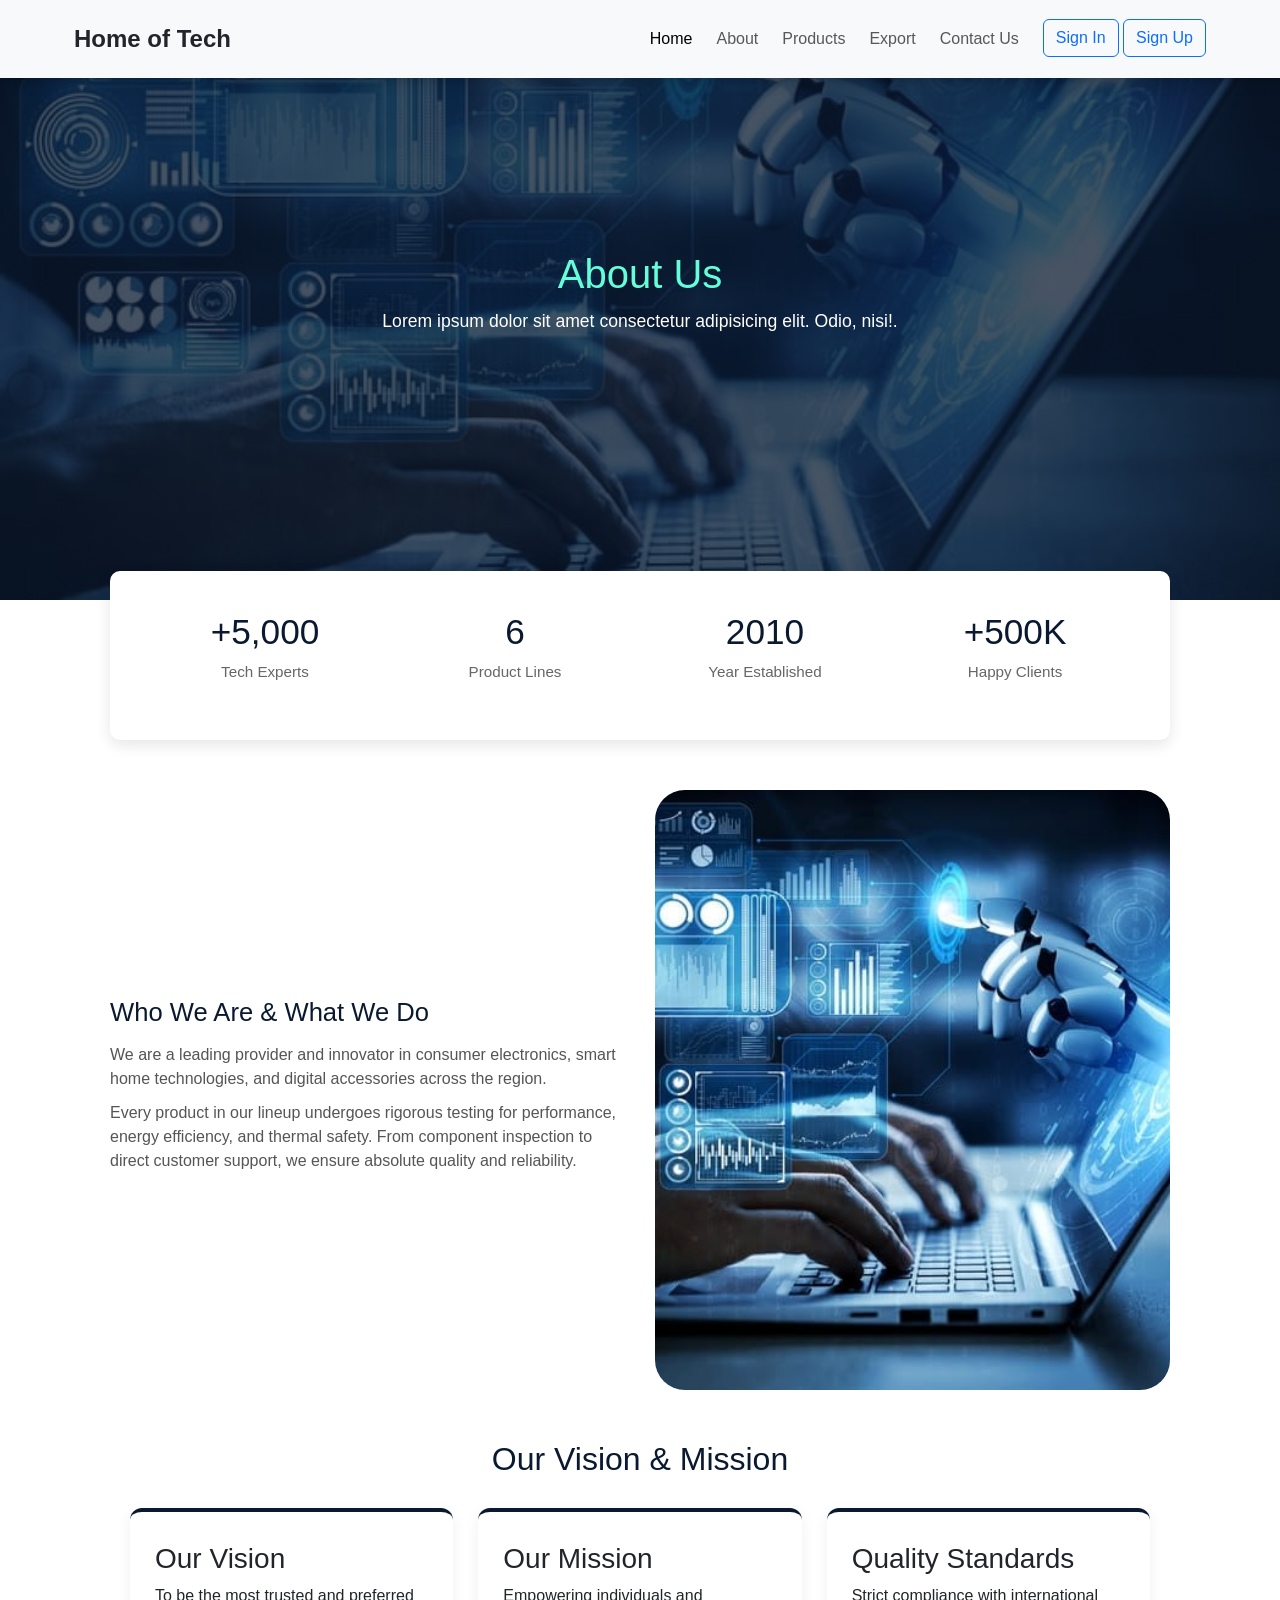
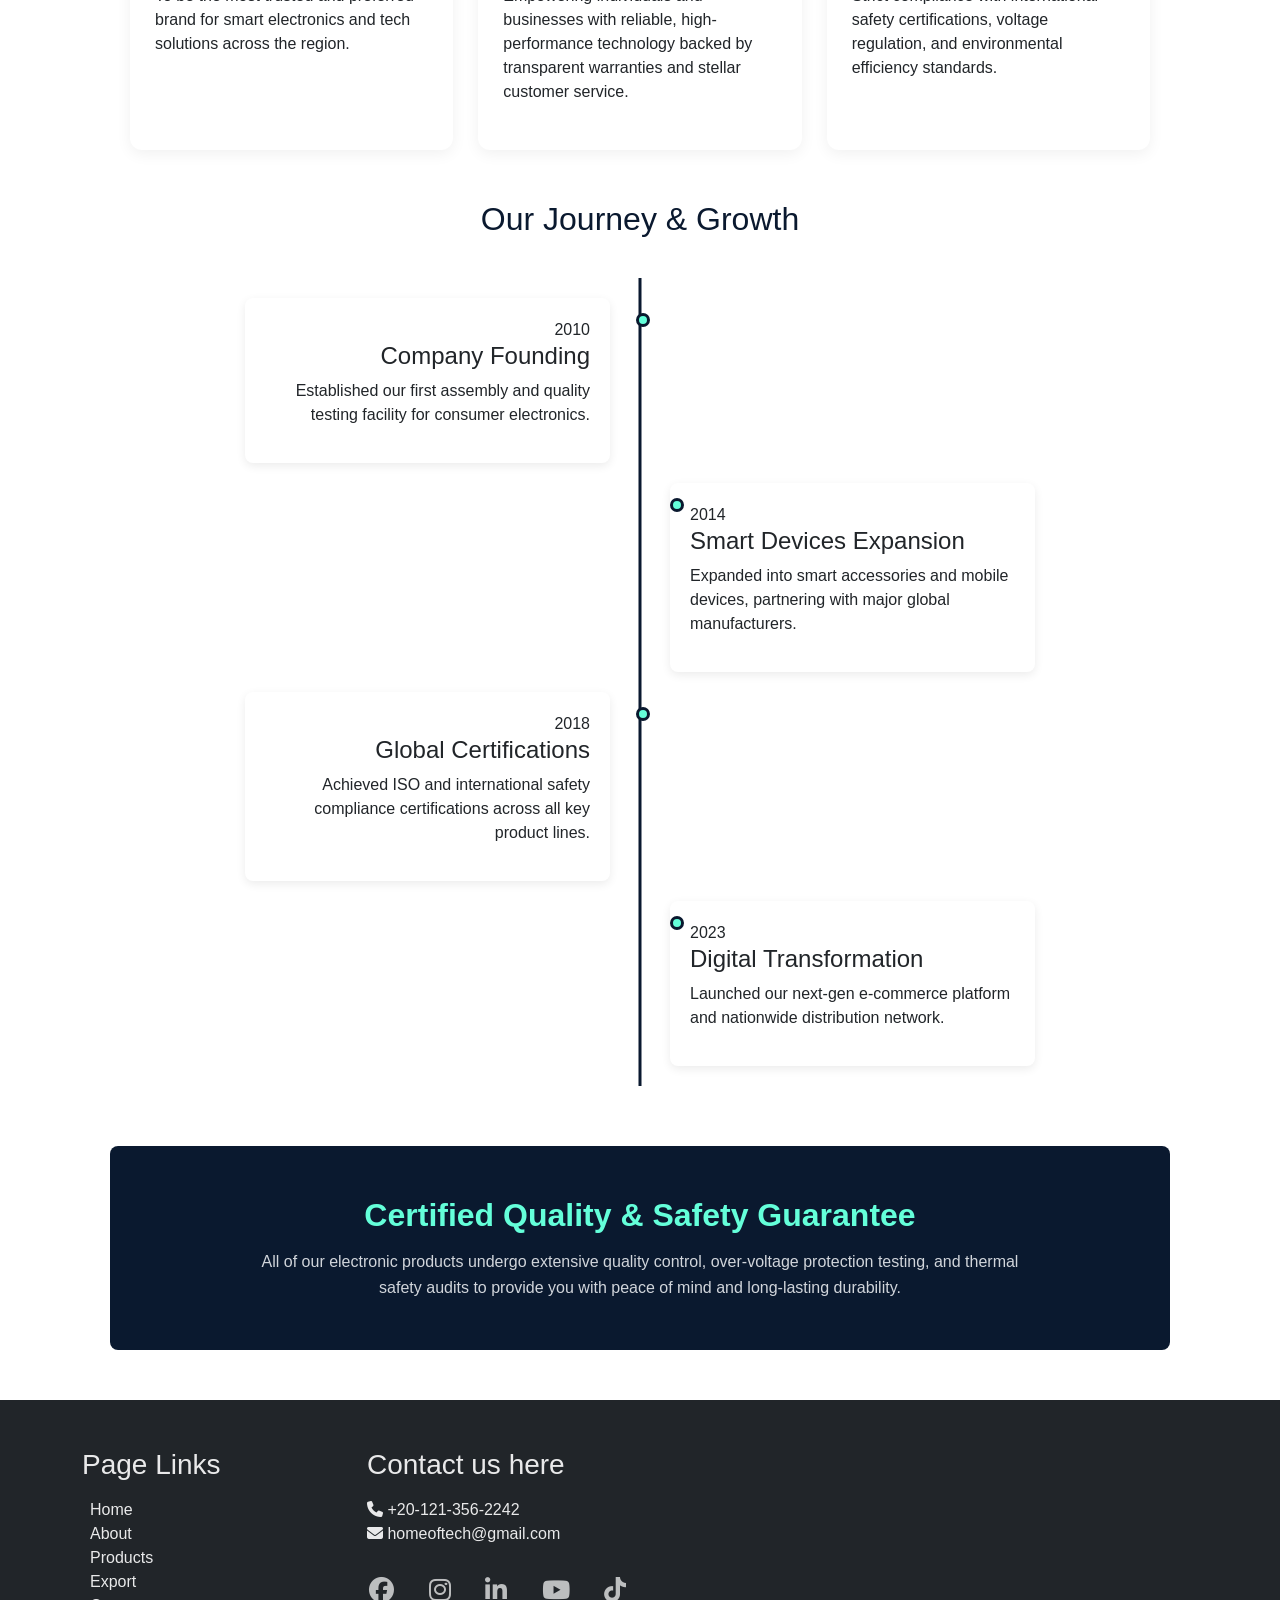
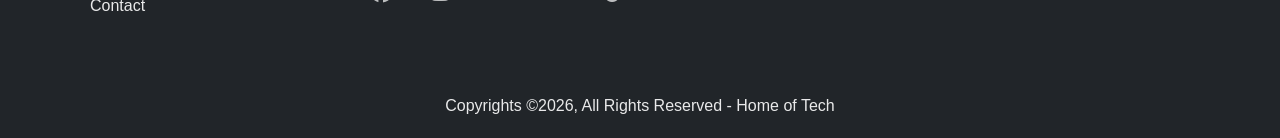
==== html/about.html @ f330f0bd "team's work" ====
<!DOCTYPE html>
<html lang="en">

<head>
    <meta charset="UTF-8">
    <meta name="viewport" content="width=device-width, initial-scale=1.0">
    <title>About Us</title>
    <link rel="stylesheet" href="https://cdnjs.cloudflare.com/ajax/libs/font-awesome/6.5.1/css/all.min.css">
    <link rel="stylesheet" href="../css/about.css">
    <link rel="stylesheet" href="../css/general.css">
    <link rel="stylesheet" href="../css/bootstrap.min.css">
</head>

<body>
    <nav class="navbar navbar-expand-lg bg-body-tertiary position-fixed 
    top-0 start-0 end-0 z-20 shadow-md">
        <div class="container p-2 px-1">
            <a href="home.html" class="navbar-brand fw-bold text-dark fs-4">Home of Tech</a>
            <button class="navbar-toggler" type="button" data-bs-toggle="collapse" data-bs-target="#navContent">
                <span class="navbar-toggler-icon"></span>
            </button>

            <div class="collapse navbar-collapse" id="navContent">
                <ul class="navbar-nav gap-4 ms-auto px-0">
                    <li class="nav-item">
                        <a href="../html/home.html" class="nav-link px-0 px-0 active">Home</a>
                    </li>

                    <li class="nav-item">
                        <a href="../html/about.html" class="nav-link px-0">About</a>
                    </li>

                    <li class="nav-item">
                        <a href="../html/products.html" class="nav-link px-0">Products</a>
                    </li>

                    <li class="nav-item">
                        <a href="../html/export.html" class="nav-link px-0">Export</a>
                    </li>

                    <li class="nav-item">
                        <a href="../html/contact.html" class="nav-link px-0">Contact Us</a>
                    </li>

                    <li class="nav-item" id="buttons">
                        <a href="../html/login.html" class="text-decoration-none">
                            <button class="btn btn-outline-primary">Sign In</button>
                        </a>

                        <a href="../html/register.html" class="text-decoration-none">
                            <button class="btn btn-outline-primary">Sign Up</button>
                        </a>
                    </li>

                    <li class="userInfo d-none"></li>
                </ul>
            </div>
        </div>
    </nav>

    <!-- main banner -->
    <div class="main-banner">
        <div class="banner-text">
            <h1>About Us</h1>
            <p>Lorem ipsum dolor sit amet consectetur adipisicing elit. Odio, nisi!.</p>
        </div>
    </div>

    <div class="page-container">

        <!-- numbers section -->
        <div class="numbers-box">
            <div class="num-item">
                <h3>+5,000</h3>
                <p>Tech Experts</p>
            </div>
            <div class="num-item">
                <h3>6</h3>
                <p>Product Lines</p>
            </div>
            <div class="num-item">
                <h3>2010</h3>
                <p>Year Established</p>
            </div>
            <div class="num-item">
                <h3>+500K</h3>
                <p>Happy Clients</p>
            </div>
        </div>

        <!-- about section -->
        <div class="about-flex">
            <div class="about-info">
                <h3>Who We Are & What We Do</h3>
                <p>We are a leading provider and innovator in consumer electronics, smart home technologies, and digital
                    accessories across the region.</p>
                <p>Every product in our lineup undergoes rigorous testing for performance, energy efficiency, and
                    thermal safety. From component inspection to direct customer support, we ensure absolute quality and
                    reliability.</p>
            </div>
            <div class="about-img">
                <!-- حطي مسار صورتك هنا -->
                <img src="../images/aboutimg.jpeg" alt="about us image">
            </div>
        </div>

        <!-- vision section -->
        <div class="title-center">
            <h2>Our Vision & Mission</h2>
        </div>

        <div class="cards-wrapper">
            <div class="box-card">
                <h3>Our Vision</h3>
                <p>To be the most trusted and preferred brand for smart electronics and tech solutions across the
                    region.</p>
            </div>
            <div class="box-card">
                <h3>Our Mission</h3>
                <p>Empowering individuals and businesses with reliable, high-performance technology backed by
                    transparent warranties and stellar customer service.</p>
            </div>
            <div class="box-card">
                <h3>Quality Standards</h3>
                <p>Strict compliance with international safety certifications, voltage regulation, and environmental
                    efficiency standards.</p>
            </div>
        </div>

        <!-- timeline -->
        <div class="title-center">
            <h2>Our Journey & Growth</h2>
        </div>

        <div class="history-timeline">
            <div class="timeline-box left">
                <div class="box-content">
                    <span class="year-tag">2010</span>
                    <h4>Company Founding</h4>
                    <p>Established our first assembly and quality testing facility for consumer electronics.</p>
                </div>
            </div>

            <div class="timeline-box right">
                <div class="box-content">
                    <span class="year-tag">2014</span>
                    <h4>Smart Devices Expansion</h4>
                    <p>Expanded into smart accessories and mobile devices, partnering with major global manufacturers.
                    </p>
                </div>
            </div>

            <div class="timeline-box left">
                <div class="box-content">
                    <span class="year-tag">2018</span>
                    <h4>Global Certifications</h4>
                    <p>Achieved ISO and international safety compliance certifications across all key product lines.</p>
                </div>
            </div>

            <div class="timeline-box right">
                <div class="box-content">
                    <span class="year-tag">2023</span>
                    <h4>Digital Transformation</h4>
                    <p>Launched our next-gen e-commerce platform and nationwide distribution network.</p>
                </div>
            </div>
        </div>

        <!-- bottom banner -->
        <div class="bottom-box">
            <h3>Certified Quality & Safety Guarantee</h3>
            <p>All of our electronic products undergo extensive quality control, over-voltage protection testing, and
                thermal safety audits to provide you with peace of mind and long-lasting durability.</p>
        </div>
    </div>

    <!-- footer -->
    <footer class="bg-dark">
        <div class="container py-5">
            <div class="row">
                <div class="links col-md-3">
                    <h3>Page Links</h3>
                    <ul class="p-2">
                        <li><a href="../html/home.html">Home</a></li>
                        <li><a href="../html/about.html">About</a></li>
                        <li><a href="../html/products.html">Products</a></li>
                        <li><a href="../html/export.html">Export</a></li>
                        <li><a href="../html/contact.html">Contact</a></li>
                    </ul>
                </div>

                <div class="col-md-3 d-flex flex-column contact">
                    <h3>Contact us here</h3>
                    <ul class="ps-0 py-2">
                        <li>
                            <i class="fa-solid fa-phone"></i>
                            <span>+20-121-356-2242<span>
                        </li>
                        <li>
                            <i class="fa-solid fa-envelope"></i>
                            <span>homeoftech@gmail.com</span>
                        </li>
                    </ul>
                    <div class="icons gap-2 d-flex justify-content-lg-between">
                        <a href="#"><i class="fa-brands fa-facebook"></i></a>
                        <a href="#"><i class="fa-brands fa-instagram"></i></a>
                        <a href="#"><i class="fa-brands fa-linkedin-in"></i></a>
                        <a href="#"><i class="fa-brands fa-youtube"></i></a>
                        <a href="#"><i class="fa-brands fa-tiktok"></i></a>
                    </div>
                </div>
            </div>
        </div>
        <p class="copy py-1">Copyrights &copy;2026, All Rights Reserved - Home of Tech</p>
    </footer>

    <script src="../js/bootstrap.bundle.min.js"></script>
</body>

</html>
---- css/about.css ----
* {
  margin: 0;
  padding: 0;
  box-sizing: border-box;
  font-family: Arial, Helvetica, sans-serif;
}

body {
  background-color: #f8f9fa;
  color: #333;
  line-height: 1.6;
}

/* Banner */
.main-banner {
  width: 100%;
  height: 600px;
  
  background: linear-gradient(rgba(10, 25, 47, 0.75), rgba(10, 25, 47, 0.75)), 
              url('../images/aboutimg.jpeg') center/cover no-repeat;
  background-color: #0a192f;
  display: flex;
  align-items: center;
  justify-content: center;
  text-align: center;
  color: white;
  padding: 20px;
}

.banner-text h1 {
  font-size: 2.5rem;
  color: #64ffda;
  margin-bottom: 10px;
}

.banner-text p {
  font-size: 1.1rem;
}

.page-container {
  max-width: 1100px;
  margin: 0 auto;
  padding: 50px 20px;
}

/* Stats */
.numbers-box {
  background: #fff;
  margin-top: -79px;
  border-radius: 10px;
  box-shadow: 0 5px 15px rgba(0,0,0,0.1);
  padding: 30px;
  display: flex;
  justify-content: space-between;
  flex-wrap: wrap;
  text-align: center;
}

.num-item {
  flex: 1;
  min-width: 150px;
  margin: 10px;
}

.num-item h3 {
  font-size: 2.2rem;
  color: #0a192f;
}

.num-item p {
  color: #666;
  font-size: 0.95rem;
}

/* Titles */
.title-center {
  text-align: center;
  margin: 50px 0 30px 0;
}

.title-center h2 {
  font-size: 2rem;
  color: #0a192f;
}

/* About Flex Section */
.about-flex {
  display: flex;
  align-items: center;
  gap: 30px;
  margin-top: 50px;
  flex-wrap: wrap;
}

.about-info {
  flex: 1;
  min-width: 280px;
}

.about-info h3 {
  font-size: 1.6rem;
  color: #0a192f;
  margin-bottom: 15px;
}

.about-info p {
  margin-bottom: 10px;
  color: #555;
}

.about-img {
  flex: 1;
  min-width: 280px;
}

.about-img img {
  width: 100%;
  height: 600px;
  object-fit: cover;
  border-radius: 30px;
  background-color: #ddd;
}

/* Cards Section Fix */
.cards-wrapper {
  display: flex;
  justify-content: center;
  gap: 25px; 
  flex-wrap: wrap;
  max-width: 1100px; 
  margin: 0 auto;
  padding: 0 20px;
}

.box-card {
  flex: 1;
  min-width: 320px; 
  background: #ffffff;
  padding: 30px 25px; 
  border-radius: 12px;
  border-top: 4px solid #0a192f;
  box-shadow: 0 4px 15px rgba(0,0,0,0.06);
  text-align: left;
}

/* Bottom Box / Footer */
.bottom-box {
  background: #0a192f;
  color: #fff;
  padding: 50px 30px;
  text-align: center;
  border-radius: 8px;
  margin-top: 60px;
}

.bottom-box h3 {
  color: #64ffda;
  font-size: 2rem;
  font-weight: bold;
  margin-bottom: 15px;
}

.bottom-box p {
  color: #d1d5db;
  font-size: 1rem;
  max-width: 800px;
  margin: 0 auto;
  line-height: 1.6;
}
/* Timeline Section */
.history-timeline {
  position: relative;
  max-width: 850px;
  margin: 40px auto;
  padding: 10px 0;
}

.history-timeline::after {
  content: '';
  position: absolute;
  width: 3px;
  background: #0a192f;
  top: 0;
  bottom: 0;
  left: 50%;
  transform: translateX(-50%);
}

.timeline-box {
  padding: 10px 30px;
  width: 50%;
  position: relative;
  box-sizing: border-box;
}

.timeline-box.left {
  left: 0;
  text-align: right;
}

.timeline-box.right {
  left: 50%;
  text-align: left;
}

.box-content {
  background: #fff;
  padding: 20px;
  border-radius: 8px;
  box-shadow: 0 3px 10px rgba(0,0,0,0.08);
}
.timeline-box::after {
  content: '';
  position: absolute;
  width: 14px;
  height: 14px;
  background-color: #64ffda;
  border: 3px solid #0a192f;
  border-radius: 50%;
  top: 25px;
  z-index: 1;
}

.timeline-box.left::after {
  right: -10px;
}
---- css/general.css ----
/* general */
* {
    list-style: none;
}

:root {
    --primary-color: #222;
    --accent-color: #2262A0;
}

.border-bottom-myPrim {
    border-bottom: 3px solid var(--accent-color);
}

.w-fit {
    width: fit-content;
}

.text-white-75 {
    color: rgba(255, 255, 255, 0.75);
}

.text-white-100-hover:hover {
    color: white;
}

.shadow-md {
    box-shadow: 1px 1px 15px 0px rgba(0, 0, 0, 0.301);
}

.z-20 {
    z-index: 20;
}

/* nav */
.nav-item a:hover {
    color: var(--accent-color);
    color: var(--accent-color);
}

/* footer */
footer {
    display: flex;
    flex-flow: column wrap;
    background-color: var(--primary-color);
    color: rgba(255, 255, 255, 0.9);
}

footer a {
    text-decoration: none;
    color: rgba(255, 255, 255, 0.9);;
}

footer .links ul li {
    transition: 200ms all;
}

footer .links ul li a {
    padding-bottom: 2px;
}

footer .links ul li a:hover {
    border-bottom: 1px solid rgba(255, 255, 255, 0.7);
}

footer .links ul li:hover {
    transform: translateY(-2px);
}

footer .contact .icons a {
    padding: 2px;
    font-size: 25px;
    transition: 250ms all;
    text-decoration: none;
    color: rgba(255, 255, 255, 0.7);
}

footer .contact .icons a:hover {
    color:white;
}

footer .copy {
    text-align: center;
}
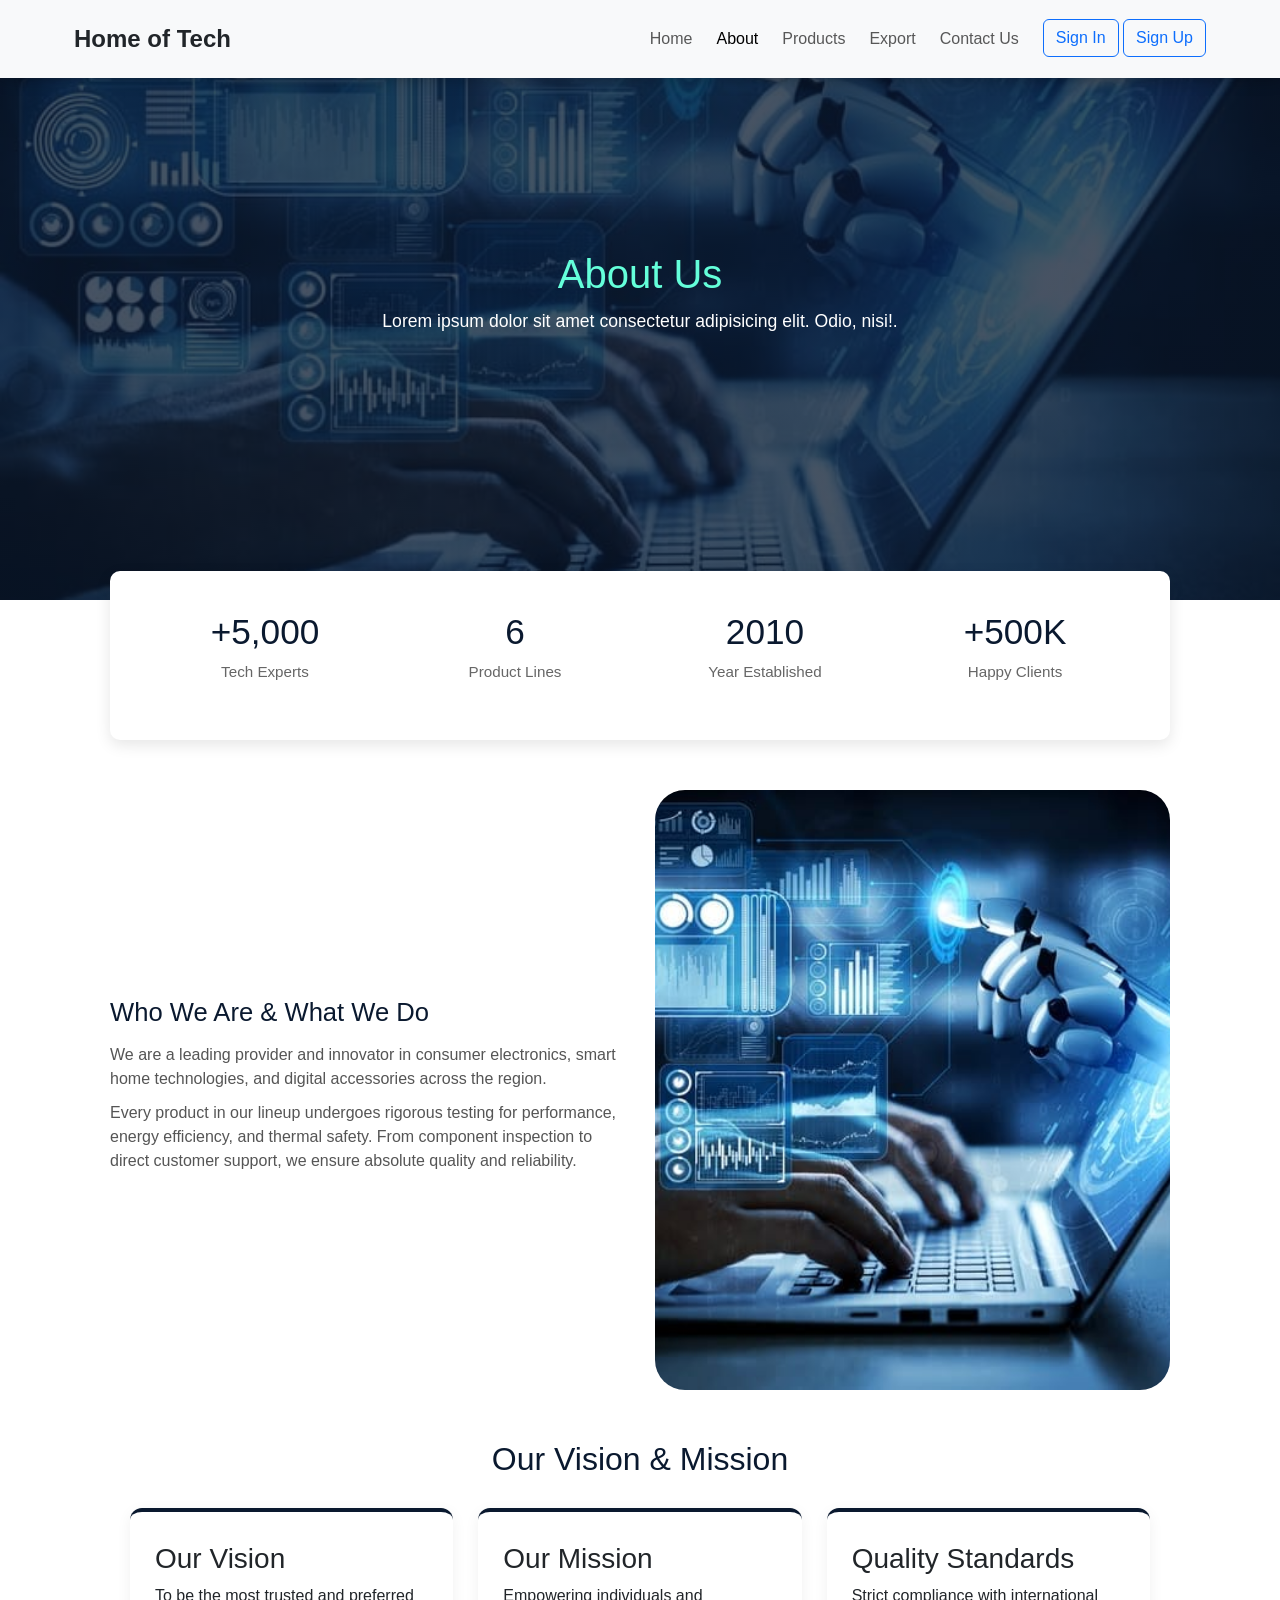
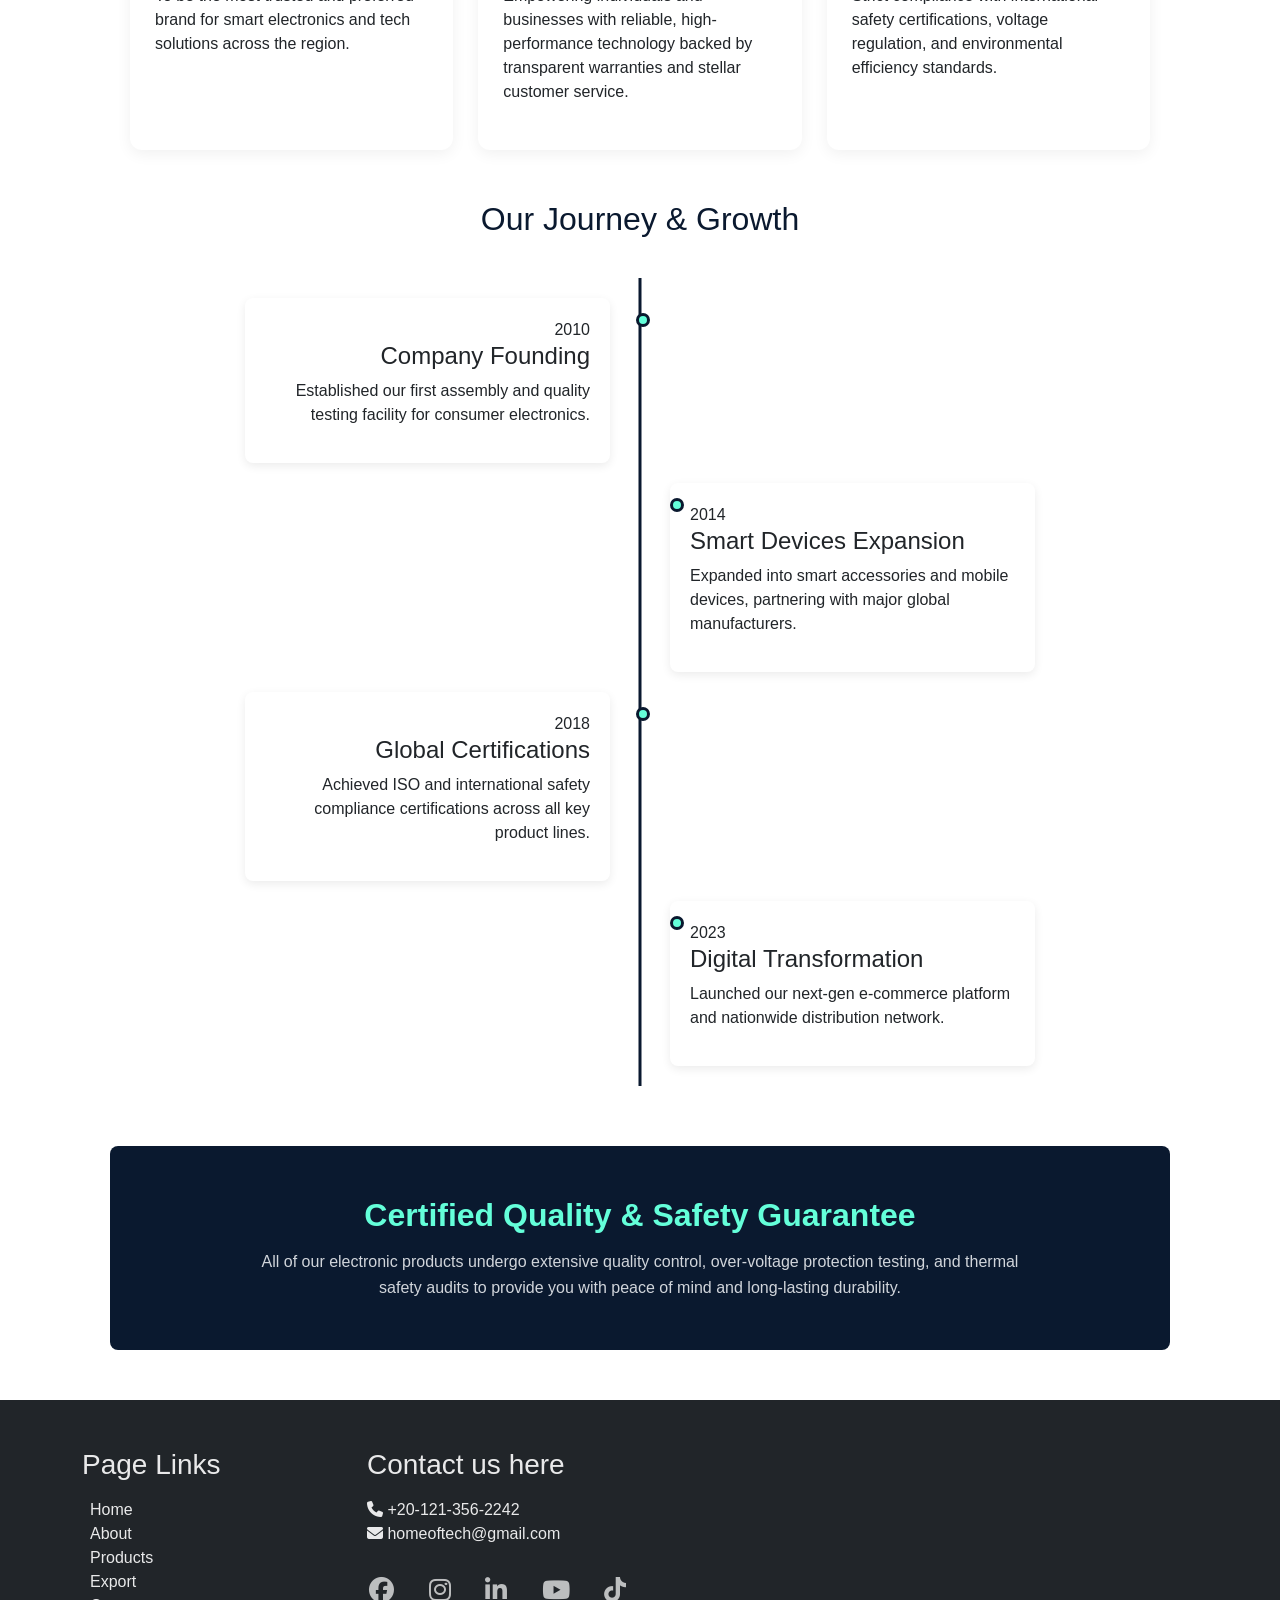
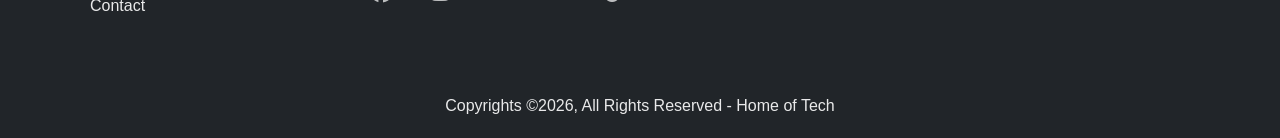
==== commit 907dbac5: "commit" ====
--- a/html/about.html
+++ b/html/about.html
@@ -23,11 +23,11 @@
             <div class="collapse navbar-collapse" id="navContent">
                 <ul class="navbar-nav gap-4 ms-auto px-0">
                     <li class="nav-item">
-                        <a href="../html/home.html" class="nav-link px-0 px-0 active">Home</a>
-                    </li>
-
-                    <li class="nav-item">
-                        <a href="../html/about.html" class="nav-link px-0">About</a>
+                        <a href="../html/home.html" class="nav-link px-0 px-0">Home</a>
+                    </li>
+
+                    <li class="nav-item">
+                        <a href="../html/about.html" class="nav-link px-0 active">About</a>
                     </li>
 
                     <li class="nav-item">
@@ -99,7 +99,6 @@
                     reliability.</p>
             </div>
             <div class="about-img">
-                <!-- حطي مسار صورتك هنا -->
                 <img src="../images/aboutimg.jpeg" alt="about us image">
             </div>
         </div>
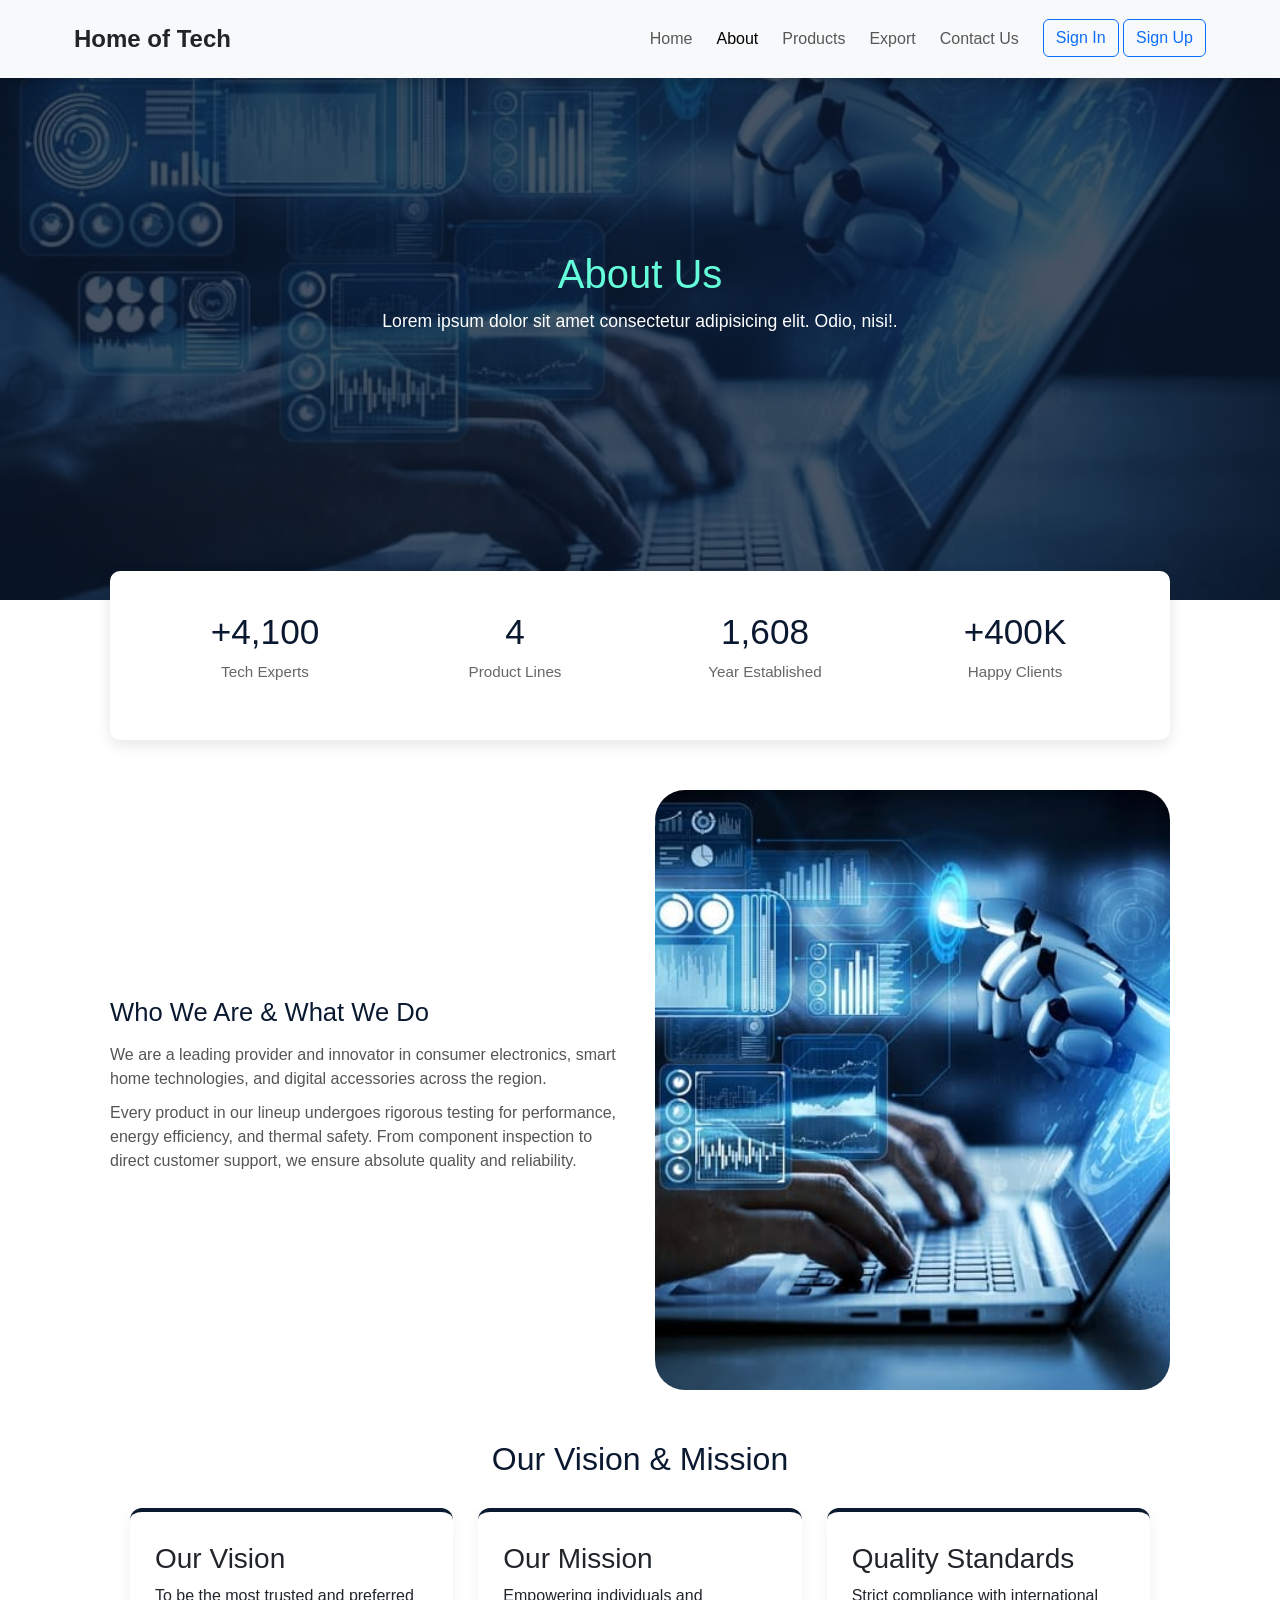
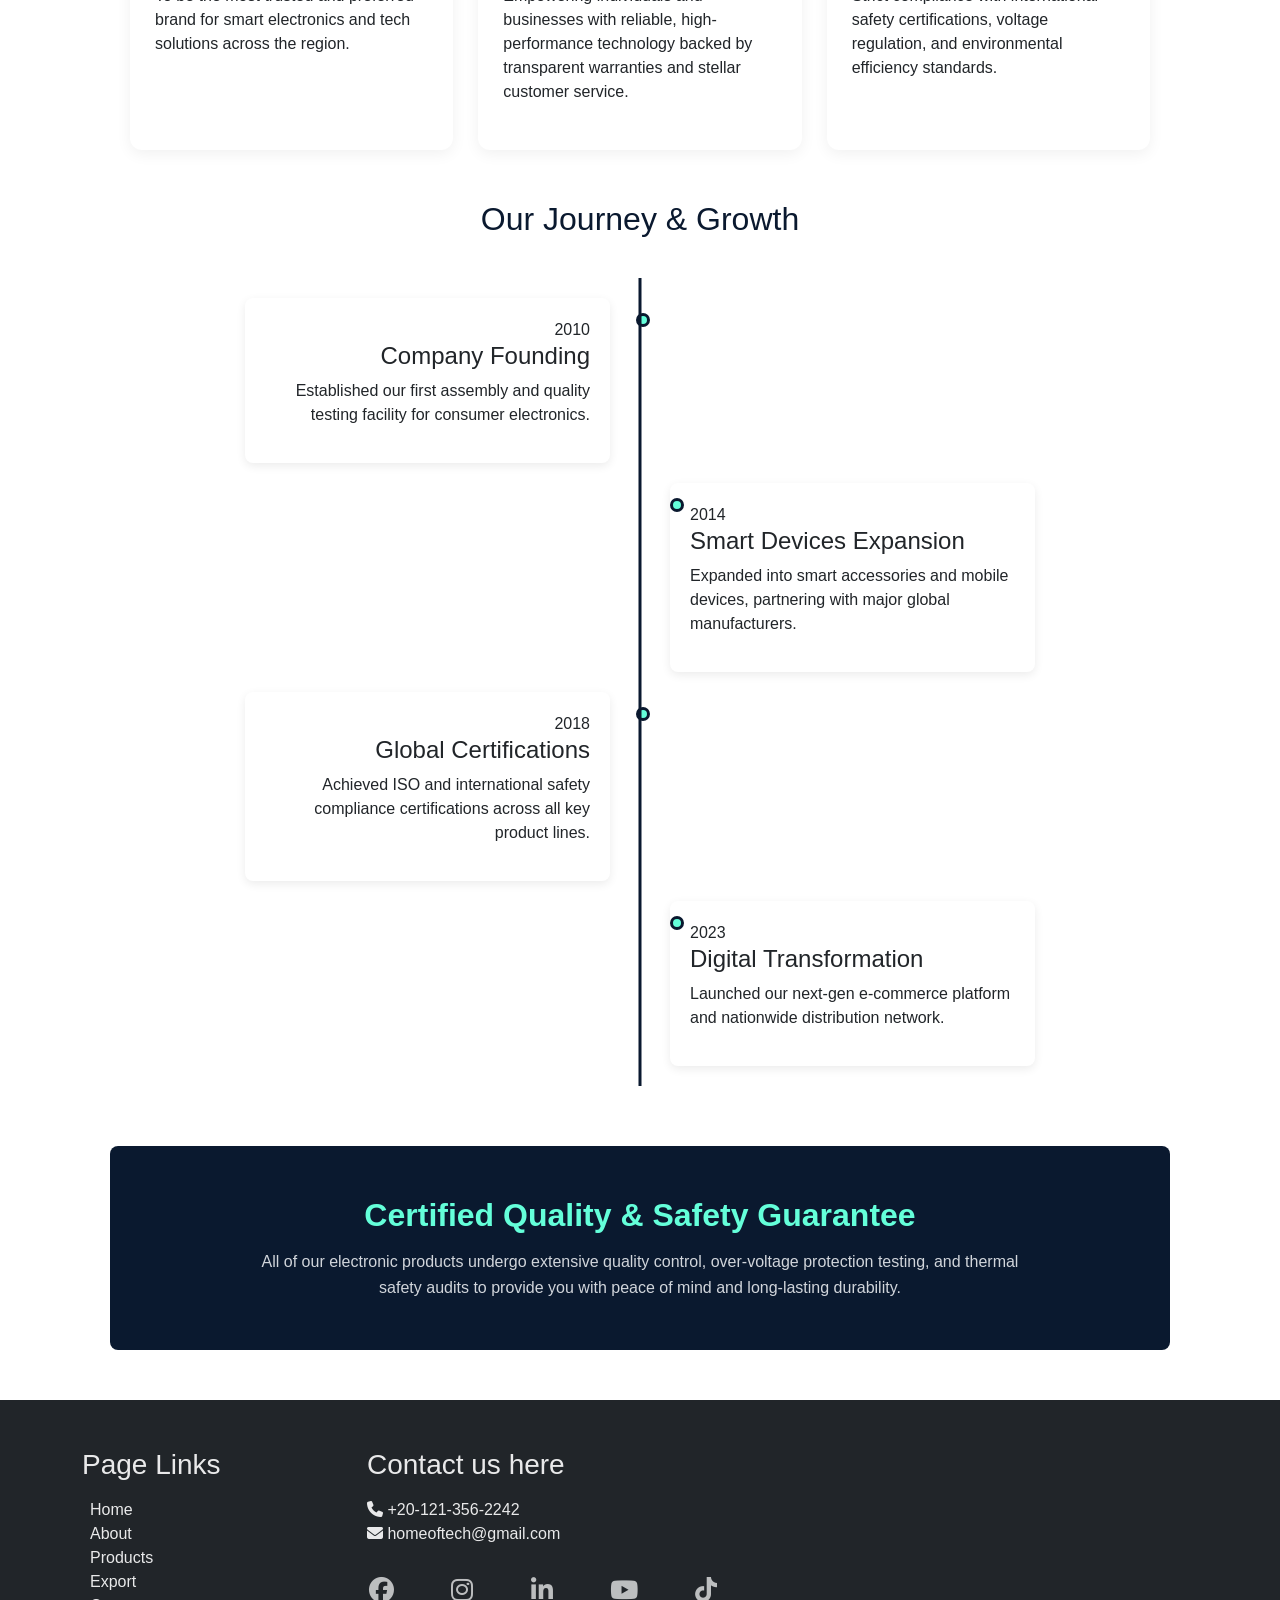
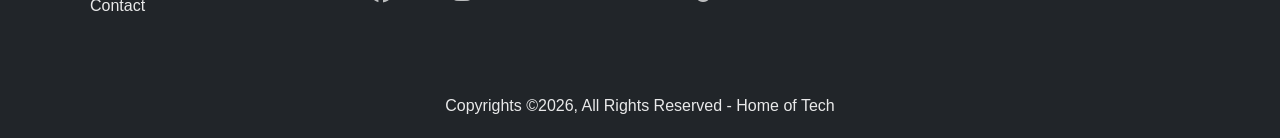
==== commit 34ce71dc: "added team js files" ====
--- a/html/about.html
+++ b/html/about.html
@@ -12,51 +12,54 @@
 </head>
 
 <body>
-    <nav class="navbar navbar-expand-lg bg-body-tertiary position-fixed 
-    top-0 start-0 end-0 z-20 shadow-md">
-        <div class="container p-2 px-1">
-            <a href="home.html" class="navbar-brand fw-bold text-dark fs-4">Home of Tech</a>
-            <button class="navbar-toggler" type="button" data-bs-toggle="collapse" data-bs-target="#navContent">
-                <span class="navbar-toggler-icon"></span>
-            </button>
-
-            <div class="collapse navbar-collapse" id="navContent">
-                <ul class="navbar-nav gap-4 ms-auto px-0">
-                    <li class="nav-item">
-                        <a href="../html/home.html" class="nav-link px-0 px-0">Home</a>
-                    </li>
-
-                    <li class="nav-item">
-                        <a href="../html/about.html" class="nav-link px-0 active">About</a>
-                    </li>
-
-                    <li class="nav-item">
-                        <a href="../html/products.html" class="nav-link px-0">Products</a>
-                    </li>
-
-                    <li class="nav-item">
-                        <a href="../html/export.html" class="nav-link px-0">Export</a>
-                    </li>
-
-                    <li class="nav-item">
-                        <a href="../html/contact.html" class="nav-link px-0">Contact Us</a>
-                    </li>
-
-                    <li class="nav-item" id="buttons">
-                        <a href="../html/login.html" class="text-decoration-none">
-                            <button class="btn btn-outline-primary">Sign In</button>
-                        </a>
-
-                        <a href="../html/register.html" class="text-decoration-none">
-                            <button class="btn btn-outline-primary">Sign Up</button>
-                        </a>
-                    </li>
-
-                    <li class="userInfo d-none"></li>
-                </ul>
-            </div>
-        </div>
-    </nav>
+    <header>
+        <!-- nav -->
+        <nav class="navbar navbar-expand-lg bg-body-tertiary position-fixed 
+        top-0 start-0 end-0 z-20 shadow-md">
+            <div class="container p-2 px-1">
+                <a href="home.html" class="navbar-brand fw-bold text-dark fs-4 ">Home of Tech</a>
+                <button class="navbar-toggler" type="button" data-bs-toggle="collapse" data-bs-target="#navContent">
+                    <span class="navbar-toggler-icon"></span>
+                </button>
+
+                <div class="collapse navbar-collapse" id="navContent">
+                    <ul class="navbar-nav gap-4 ms-auto ps-3">
+                        <li class="nav-item">
+                            <a href="../html/home.html" class="nav-link px-0 px-0">Home</a>
+                        </li>
+
+                        <li class="nav-item">
+                            <a href="../html/about.html" class="nav-link px-0 active">About</a>
+                        </li>
+
+                        <li class="nav-item">
+                            <a href="../html/products.html" class="nav-link px-0">Products</a>
+                        </li>
+
+                        <li class="nav-item">
+                            <a href="../html/export.html" class="nav-link px-0">Export</a>
+                        </li>
+
+                        <li class="nav-item">
+                            <a href="../html/contact.html" class="nav-link px-0">Contact Us</a>
+                        </li>
+
+                        <li class="nav-item" id="buttons">
+                            <a href="../html/login.html" class="text-decoration-none">
+                                <button class="btn btn-outline-primary">Sign In</button>
+                            </a>
+
+                            <a href="../html/register.html" class="text-decoration-none">
+                                <button class="btn btn-outline-primary">Sign Up</button>
+                            </a>
+                        </li>
+
+                        <li class="userInfo d-none"></li>
+                    </ul>
+                </div>
+            </div>
+        </nav>
+    </header>
 
     <!-- main banner -->
     <div class="main-banner">
@@ -174,6 +177,7 @@
         </div>
     </div>
 
+    <!-- footer -->
     <!-- footer -->
     <footer class="bg-dark">
         <div class="container py-5">
@@ -214,6 +218,8 @@
         <p class="copy py-1">Copyrights &copy;2026, All Rights Reserved - Home of Tech</p>
     </footer>
 
+    <script src="../js/about.js"></script>
+    <script src="../js/user.js"></script>
     <script src="../js/bootstrap.bundle.min.js"></script>
 </body>
 
--- a/css/general.css
+++ b/css/general.css
@@ -33,6 +33,18 @@
 }
 
 /* nav */
+@media screen and (max-width: 991px) {
+    .navbar-nav {
+        gap: 0.5rem !important;
+    }
+}
+
+@media screen and (max-width: 991px) {
+    .navbar-nav .nav-link {
+        padding-left: 0.5rem;
+    }
+}
+
 .nav-item a:hover {
     color: var(--accent-color);
     color: var(--accent-color);
@@ -67,6 +79,17 @@
     transform: translateY(-2px);
 }
 
+footer .contact {
+    flex: 0 0 auto;
+    width: 100%;
+}
+
+@media screen and (min-width: 768px) {
+    footer .contact {
+        width: 33%;
+    }
+}
+
 footer .contact .icons a {
     padding: 2px;
     font-size: 25px;
@@ -81,4 +104,25 @@
 
 footer .copy {
     text-align: center;
+}
+
+/* back to top */
+#backToTop {
+    display: none;
+    position: fixed;
+    bottom: 25px;
+    right: 25px;
+    z-index: 1000;
+    border: none;
+    border-radius: 50%;
+    width: 45px;
+    height: 45px;
+    background-color: #0f2d59;
+    color: white;
+    font-size: 20px;
+    cursor: pointer;
+}
+
+#backToTop:hover {
+    background-color: #2b6cb0;
 }
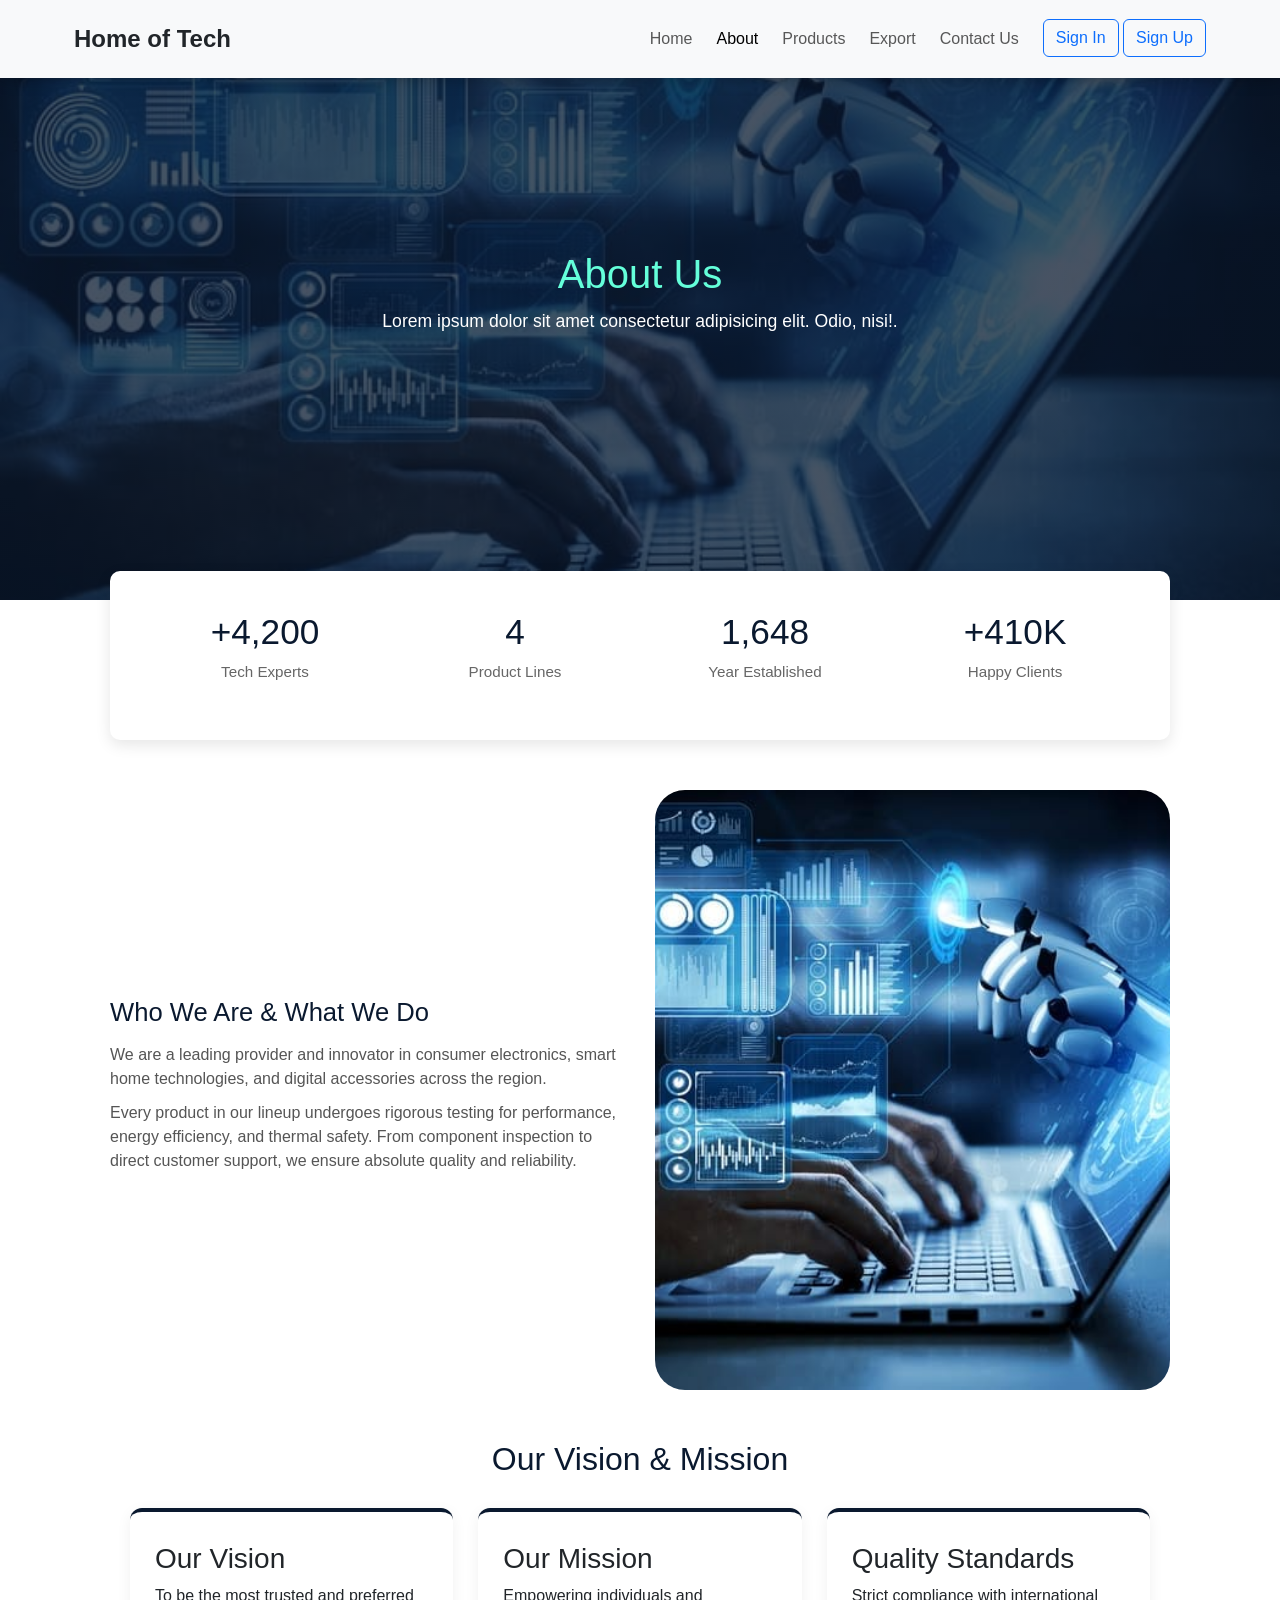
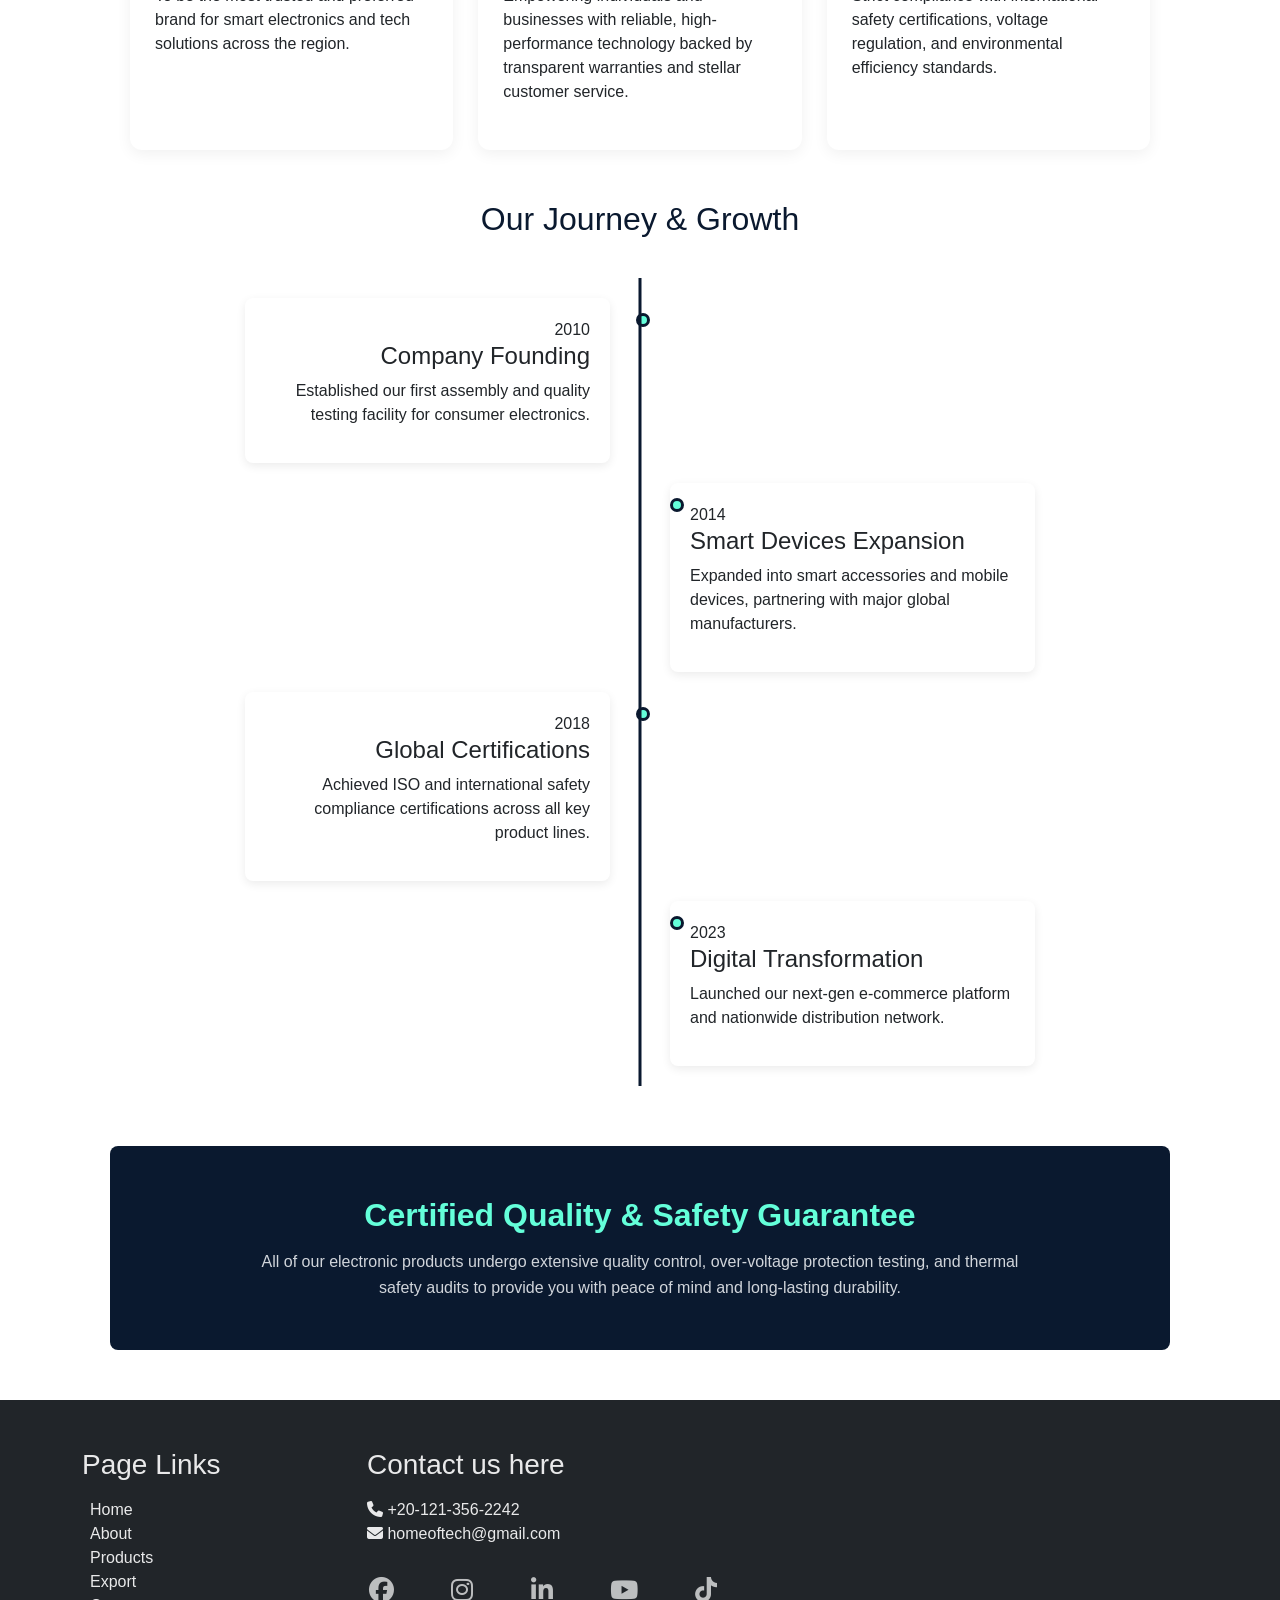
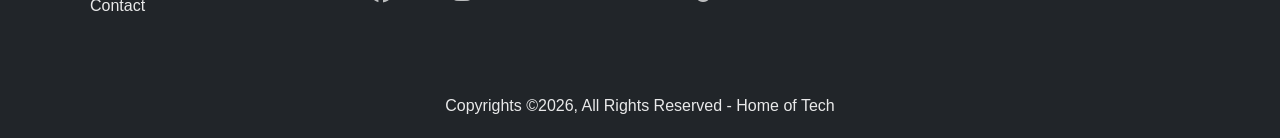
==== commit 0c16992a: "index in root" ====
--- a/html/about.html
+++ b/html/about.html
@@ -25,7 +25,7 @@
                 <div class="collapse navbar-collapse" id="navContent">
                     <ul class="navbar-nav gap-4 ms-auto ps-3">
                         <li class="nav-item">
-                            <a href="../html/home.html" class="nav-link px-0 px-0">Home</a>
+                            <a href="../index.html" class="nav-link px-0 px-0">Home</a>
                         </li>
 
                         <li class="nav-item">
@@ -185,7 +185,7 @@
                 <div class="links col-md-3">
                     <h3>Page Links</h3>
                     <ul class="p-2">
-                        <li><a href="../html/home.html">Home</a></li>
+                        <li><a href="../index.html">Home</a></li>
                         <li><a href="../html/about.html">About</a></li>
                         <li><a href="../html/products.html">Products</a></li>
                         <li><a href="../html/export.html">Export</a></li>
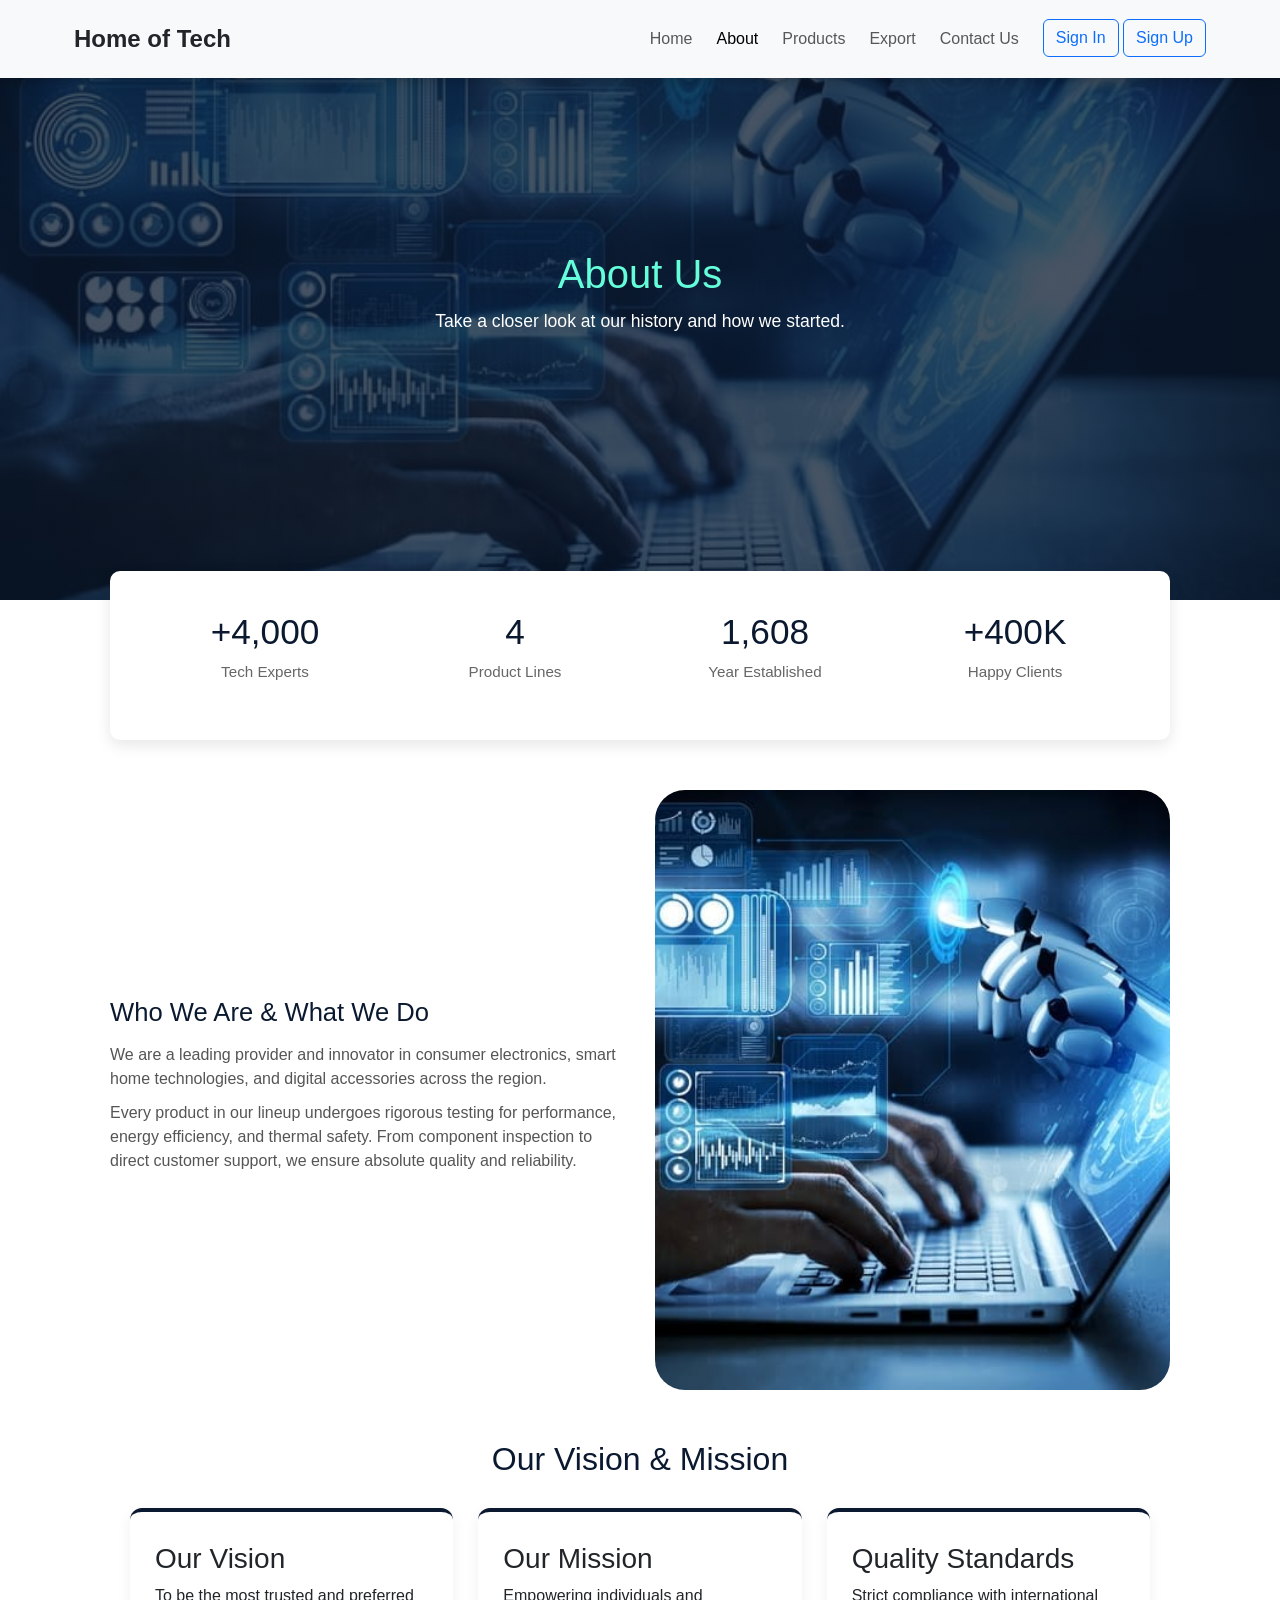
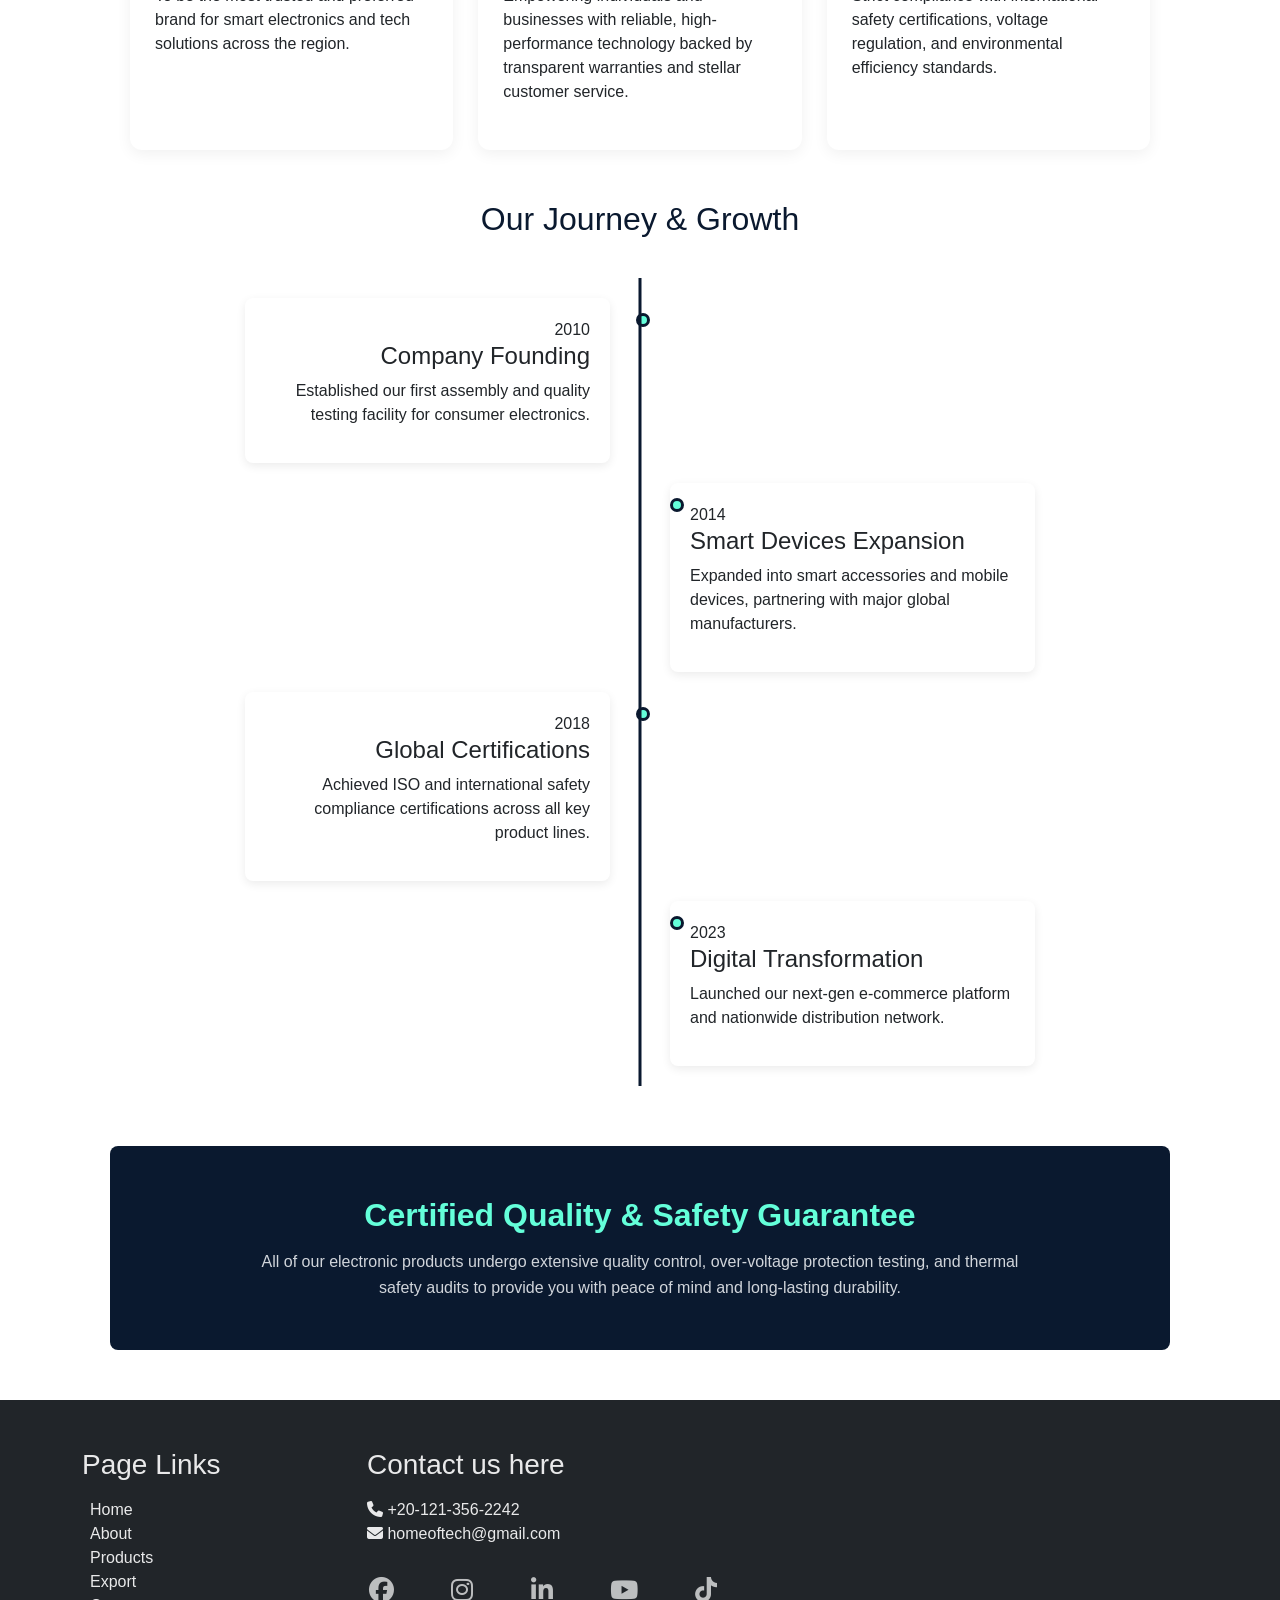
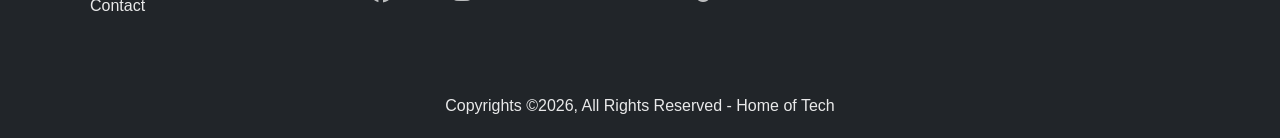
==== commit f7208194: "hopefully final modifications" ====
--- a/html/about.html
+++ b/html/about.html
@@ -17,7 +17,7 @@
         <nav class="navbar navbar-expand-lg bg-body-tertiary position-fixed 
         top-0 start-0 end-0 z-20 shadow-md">
             <div class="container p-2 px-1">
-                <a href="home.html" class="navbar-brand fw-bold text-dark fs-4 ">Home of Tech</a>
+                <a href="../index.html" class="navbar-brand fw-bold text-dark fs-4 ">Home of Tech</a>
                 <button class="navbar-toggler" type="button" data-bs-toggle="collapse" data-bs-target="#navContent">
                     <span class="navbar-toggler-icon"></span>
                 </button>
@@ -65,7 +65,7 @@
     <div class="main-banner">
         <div class="banner-text">
             <h1>About Us</h1>
-            <p>Lorem ipsum dolor sit amet consectetur adipisicing elit. Odio, nisi!.</p>
+            <p>Take a closer look at our history and how we started.</p>
         </div>
     </div>
 
